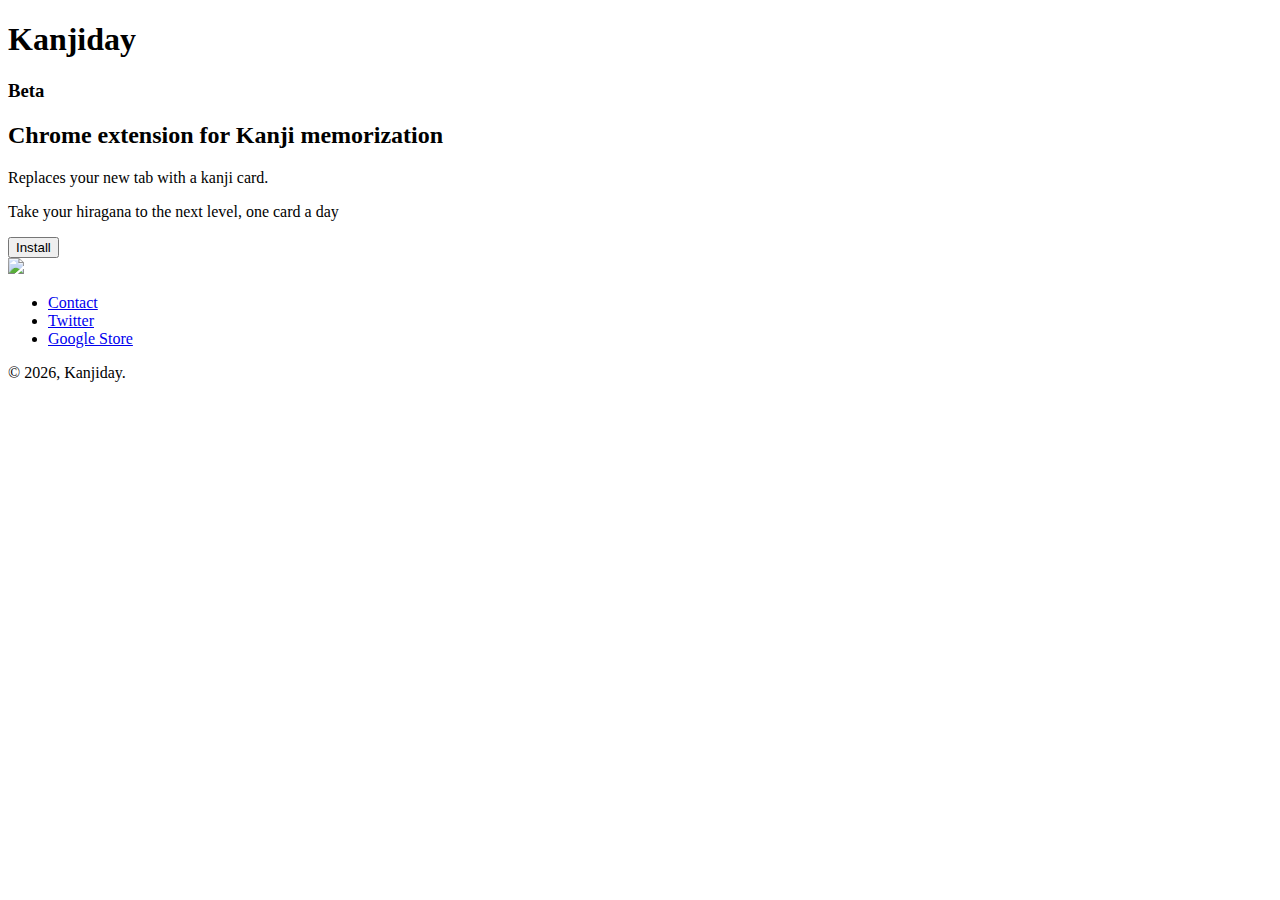
==== index.html @ 5bb4d635 "Added google webmaster verification" ====
<!DOCTYPE html>
<html>
	<head>
		<title>Kanjiday</title>
		<meta charset="UTF-8">
		<meta name="viewport" content="width=device-width, initial-scale=1">
		<meta name="description" content="A Chrome extension for kanji learning">
		<meta name="keywords" content="japanese,chrome,extension,kanji">
		<link rel="stylesheet" type="text/css" href="style.css">
		<link href="https://fonts.googleapis.com/css?family=Baloo+Paaji|Open+Sans:400,700" rel="stylesheet">
		<link rel="chrome-webstore-item" href="https://chrome.google.com/webstore/detail/blipkhpdpopnngbpndfndbmjjbeflbhg">
	</head>
	<body>
		<header>
			<div class="width-view header-container">
				<h1>Kanjiday</h1>
				<h3>Beta</h3>
			</div>
			<div class='clear-both'></div>
		</header>
		<main class="width-view">
			<div class="description">
				<h2>Chrome extension for Kanji memorization</h2>
				<p>Replaces your new tab with a kanji card.</p>
				<p>Take your hiragana to the next level, one card a day</p>
				<button id="install" onclick="chrome.webstore.install()">Install</button>
			</div>
			<div class="screen-image">
				<img src="slice1.png">
			</div>
			<div class='clear-both'></div>
		</main>
		<footer>
			<div class="width-view">
				<ul>
					<li><a href="mailto:contact@kanjiday.com">Contact</a></li>
					<li><a href="https://www.twitter.com/kanjiday_app" target="_blank">Twitter</a></li>
					<li><a href="https://chrome.google.com/webstore/detail/blipkhpdpopnngbpndfndbmjjbeflbhg" target="_blank">Google Store</a></li>
				</ul>
				<p>&copy; <script>new Date().getFullYear()>2010&&document.write(new Date().getFullYear());</script>, Kanjiday.</p>
				<div class='clear-both'></div>
			</div>
		</footer>
		<script>
			if (chrome.app.isInstalled) {
				var button = document.getElementById('install');
			  	button.firstChild.data = 'Installed';
			  	button.style.background = '#B1B1B1';
			}
		</script>
	</body>
</html>
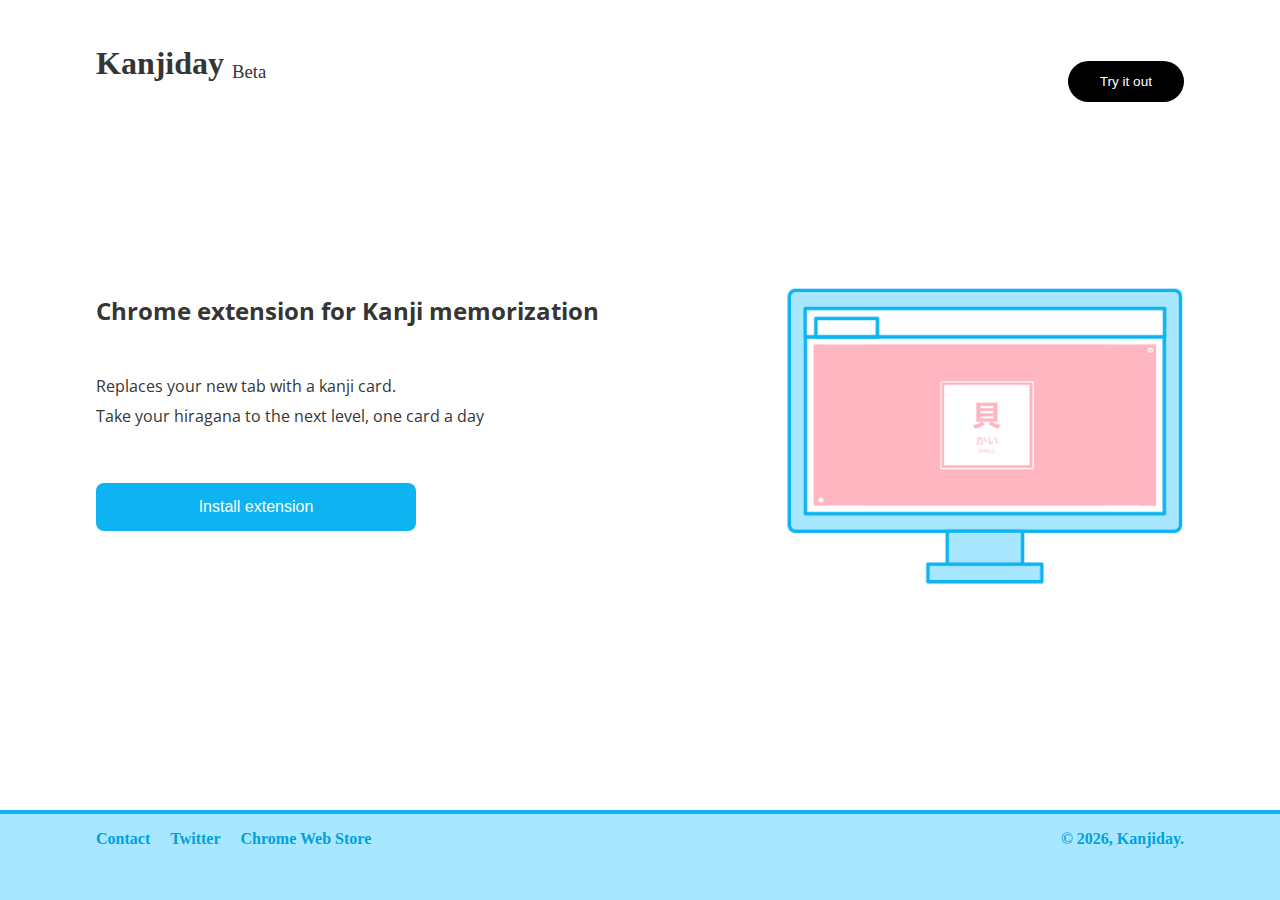
==== commit c0809220: "Added link to app page" ====
--- a/index.html
+++ b/index.html
@@ -8,6 +8,8 @@
 		<meta name="keywords" content="japanese,chrome,extension,kanji">
 		<link rel="stylesheet" type="text/css" href="style.css">
 		<link href="https://fonts.googleapis.com/css?family=Baloo+Paaji|Open+Sans:400,700" rel="stylesheet">
+		<link rel="icon" href="favicon.ico">
+		<link rel="apple-touch-icon-precomposed" sizes="144x144" href="icon-touch.png">
 		<link rel="chrome-webstore-item" href="https://chrome.google.com/webstore/detail/blipkhpdpopnngbpndfndbmjjbeflbhg">
 	</head>
 	<body>
@@ -15,6 +17,8 @@
 			<div class="width-view header-container">
 				<h1>Kanjiday</h1>
 				<h3>Beta</h3>
+				<button href="/kanji">Try it out</button>
+				<div class='clear-both'></div>
 			</div>
 			<div class='clear-both'></div>
 		</header>
@@ -23,7 +27,7 @@
 				<h2>Chrome extension for Kanji memorization</h2>
 				<p>Replaces your new tab with a kanji card.</p>
 				<p>Take your hiragana to the next level, one card a day</p>
-				<button id="install" onclick="chrome.webstore.install()">Install</button>
+				<button id="install" onclick="chrome.webstore.install()">Install extension</button>
 			</div>
 			<div class="screen-image">
 				<img src="slice1.png">
@@ -35,7 +39,7 @@
 				<ul>
 					<li><a href="mailto:contact@kanjiday.com">Contact</a></li>
 					<li><a href="https://www.twitter.com/kanjiday_app" target="_blank">Twitter</a></li>
-					<li><a href="https://chrome.google.com/webstore/detail/blipkhpdpopnngbpndfndbmjjbeflbhg" target="_blank">Google Store</a></li>
+					<li><a href="https://chrome.google.com/webstore/detail/blipkhpdpopnngbpndfndbmjjbeflbhg" target="_blank">Chrome Web Store</a></li>
 				</ul>
 				<p>&copy; <script>new Date().getFullYear()>2010&&document.write(new Date().getFullYear());</script>, Kanjiday.</p>
 				<div class='clear-both'></div>
@@ -49,4 +53,4 @@
 			}
 		</script>
 	</body>
-</html>+</html>
--- a/style.css
+++ b/style.css
@@ -0,0 +1,203 @@
+* {
+	box-sizing: border-box;
+}
+
+html, body {
+	margin: 0;
+	padding: 0;
+	font-family: 'helvetica neue';
+	color: #353535;
+	-webkit-font-smoothing: antialiased;
+	-moz-osx-font-smoothing: grayscale;
+}
+
+h1, h2, h3 {
+	margin: 0;
+}
+
+a {
+	text-decoration: none;
+	color: #00A1DE;
+}
+
+.clear-both {
+	clear: both;
+}
+
+.width-view {
+	width: 85%;
+	margin: 0 auto;
+}
+
+header {
+	padding: 5vh 0;
+	text-align: center;
+  height: 30vh;
+}
+
+.header-container h1, .header-container h3 {
+	float: left;
+	font-family: 'Baloo Paaji', cursive;
+}
+
+.header-container h3 {
+	padding-top: 1rem;
+	padding-left: 0.5rem;
+	font-weight: 300;
+}
+
+.header-container button {
+		float: right;
+    background: black;
+    color: white;
+    border: none;
+    padding: 0.8rem 2rem;
+    border-radius: 23px;
+    font-size: 0.85rem;
+    margin-top: 1rem;
+		cursor: pointer;
+}
+
+.header-container button:hover {
+    background: #0DB4F1;
+}
+
+main {
+	min-height: 60vh;
+}
+
+.description {
+	padding: 1.5rem 0;
+	width: 50%;
+	max-width: 600px;
+	float: left;
+	font-family: 'Open Sans', sans-serif;
+}
+
+.description h2 {
+	margin:0;
+	font-weight: 700;
+	margin-bottom: 3rem;
+}
+
+.description p {
+	padding: 0;
+	margin: 0;
+	margin-bottom: 0.5rem;
+}
+
+.description button {
+	cursor: pointer;
+	color: white;
+	border: none;
+	height: 3rem;
+	width: 20rem;
+	border-radius: 0.5rem;
+	font-size: 1rem;
+	margin-top: 3rem;
+	background: #0DB4F1;
+}
+
+.screen-image {
+	float: right;
+}
+
+img {
+	width: 400px;
+	padding: 1rem 0;
+}
+
+footer {
+	width: 100%;
+	color: #00A1DE;
+	font-weight: 700;
+	font-size: 1rem;
+	background: #A7E7FF;
+	border-top: 4px solid #0DB4F1;
+	min-height: 10vh;
+}
+
+footer p {
+	float: right;
+}
+
+footer ul {
+	float: left;
+	list-style-type: none;
+	padding: 0;
+}
+
+footer ul li {
+	display: inline-block;
+	margin-right: 1rem;
+}
+
+@media (max-width: 900px ) {
+	header {
+		height: 15vh;
+	}
+	.header-container {
+		width: 12rem;
+		margin: 0 auto;
+	}
+
+	main {
+		height: 75vh;
+		padding-bottom: 3rem;
+	}
+
+	.description {
+		width: 100%;
+		text-align: center;
+		max-width: none;
+	}
+
+	.screen-image {
+		width: 100%;
+		text-align: center;
+	}
+
+	.screen-image img {
+		margin: 0 auto;
+		width: 60%;
+		max-width: 450px;
+
+	}
+
+	footer {
+		overflow: hidden;
+	}
+
+	footer ul, footer p {
+		float: none;
+		text-align: center;
+	}
+}
+
+@media (max-width: 500px ) {
+	.width-view {
+		width: 97%;
+	}
+	header {
+		padding: 1.5rem 0;
+		text-align: center;
+		margin-bottom: 0.5rem;
+		height: 0;
+	}
+	.header-container {
+		width: 12rem;
+	}
+
+	main {
+		padding: 0 1.5rem;
+	}
+
+	.description button {
+		width: 100%;
+	}
+
+	.screen-image img {
+		width: 100%;
+		margin-top: 1rem;
+	}
+}
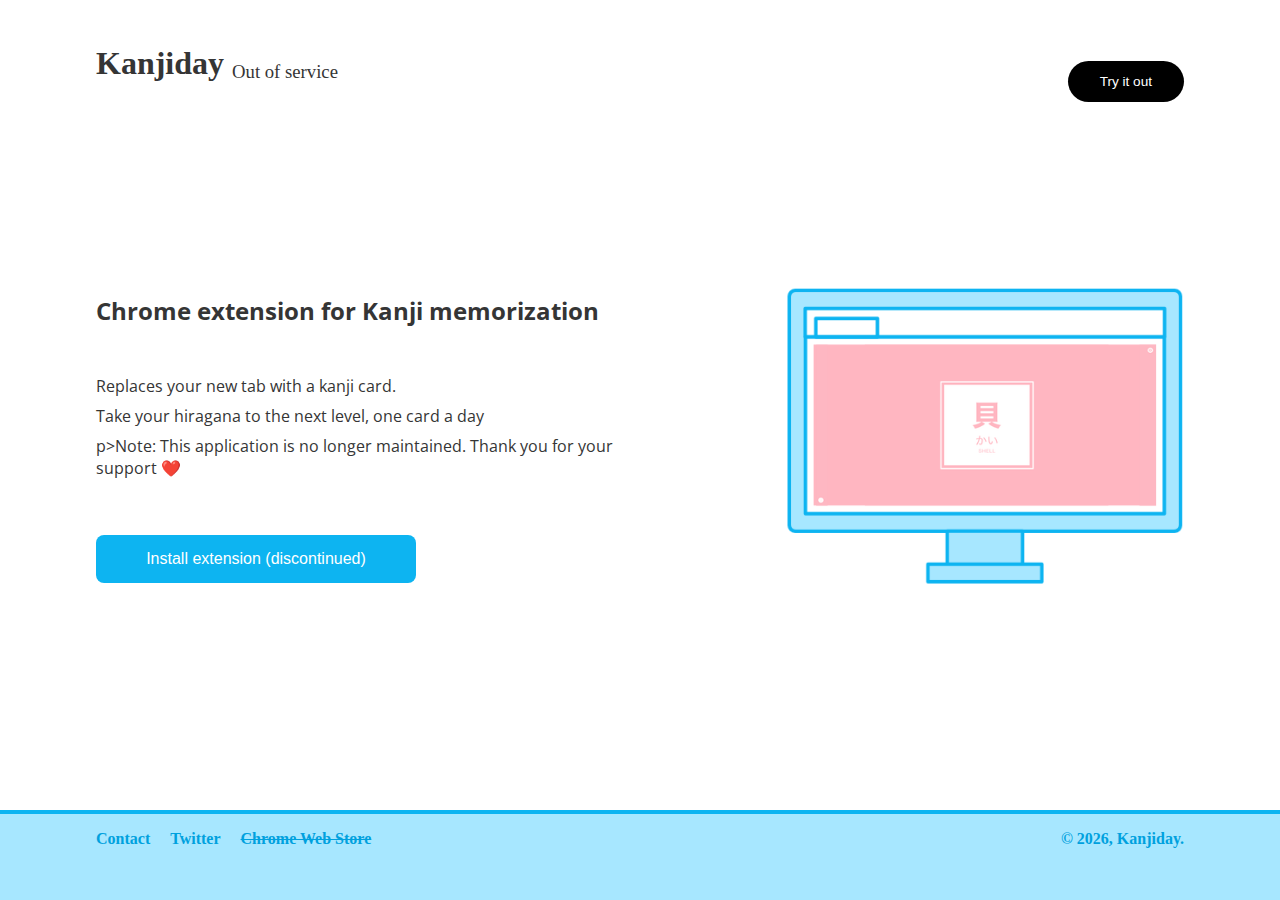
==== commit 4c3dc542: "Add note about discontinuation" ====
--- a/index.html
+++ b/index.html
@@ -16,8 +16,8 @@
 		<header>
 			<div class="width-view header-container">
 				<h1>Kanjiday</h1>
-				<h3>Beta</h3>
-				<button href="/kanji">Try it out</button>
+				<h3>Out of service</h3>
+				<a class="app-link" href="/kanji"><button class='link-button'>Try it out</button></a>
 				<div class='clear-both'></div>
 			</div>
 			<div class='clear-both'></div>
@@ -27,7 +27,8 @@
 				<h2>Chrome extension for Kanji memorization</h2>
 				<p>Replaces your new tab with a kanji card.</p>
 				<p>Take your hiragana to the next level, one card a day</p>
-				<button id="install" onclick="chrome.webstore.install()">Install extension</button>
+				p>Note: This application is no longer maintained. Thank you for your support ❤️</p>
+				<button id="install" onclick="chrome.webstore.install()">Install extension (discontinued)</button>
 			</div>
 			<div class="screen-image">
 				<img src="slice1.png">
@@ -39,7 +40,7 @@
 				<ul>
 					<li><a href="mailto:contact@kanjiday.com">Contact</a></li>
 					<li><a href="https://www.twitter.com/kanjiday_app" target="_blank">Twitter</a></li>
-					<li><a href="https://chrome.google.com/webstore/detail/blipkhpdpopnngbpndfndbmjjbeflbhg" target="_blank">Chrome Web Store</a></li>
+					<li><a href="https://chrome.google.com/webstore/detail/blipkhpdpopnngbpndfndbmjjbeflbhg" target="_blank"><s>Chrome Web Store</s></a></li>
 				</ul>
 				<p>&copy; <script>new Date().getFullYear()>2010&&document.write(new Date().getFullYear());</script>, Kanjiday.</p>
 				<div class='clear-both'></div>
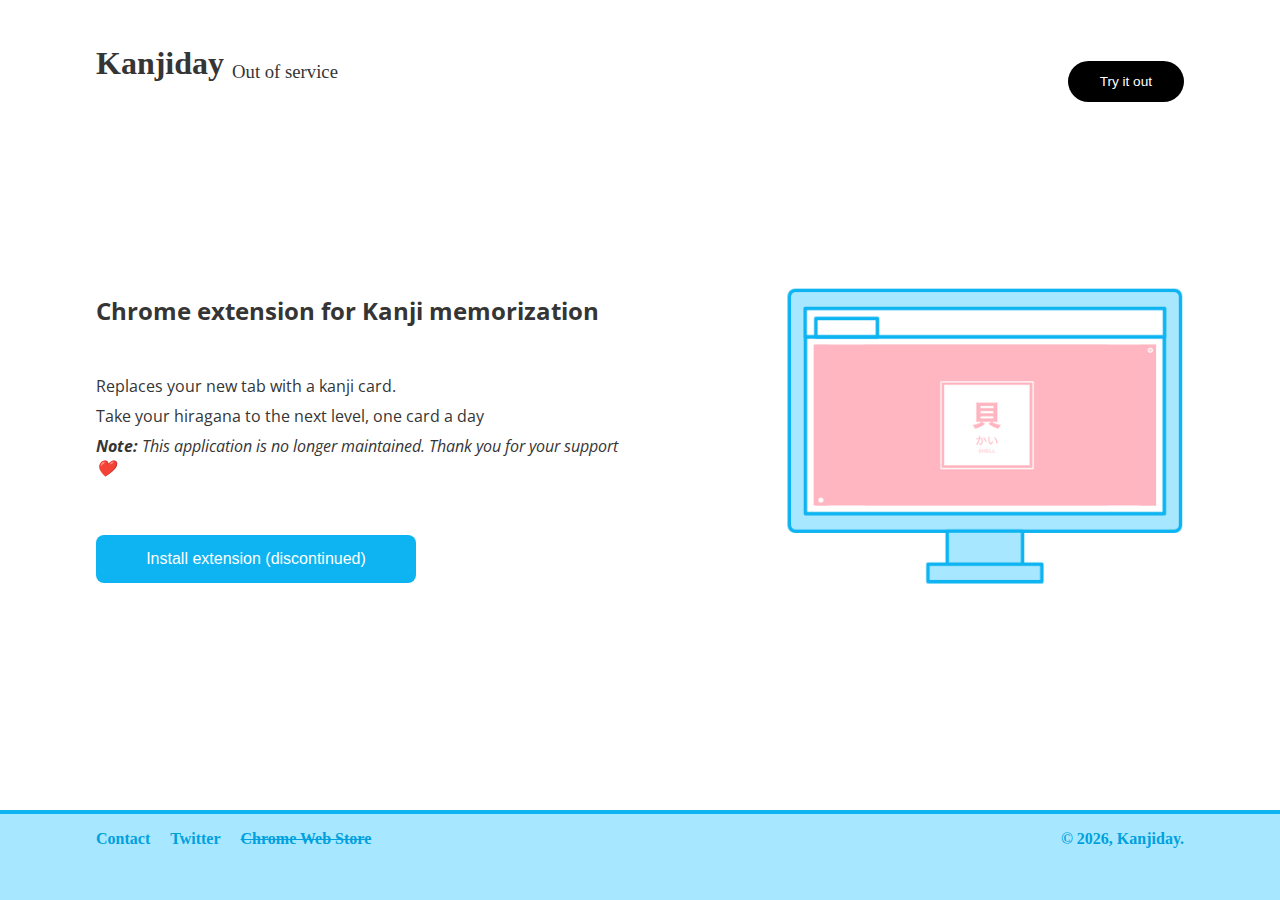
==== commit e81537e9: "Fix missing tag in discontinuation notice" ====
--- a/index.html
+++ b/index.html
@@ -27,7 +27,7 @@
 				<h2>Chrome extension for Kanji memorization</h2>
 				<p>Replaces your new tab with a kanji card.</p>
 				<p>Take your hiragana to the next level, one card a day</p>
-				p>Note: This application is no longer maintained. Thank you for your support ❤️</p>
+				<p><i><b>Note:</b> This application is no longer maintained. Thank you for your support ❤️</i></p>
 				<button id="install" onclick="chrome.webstore.install()">Install extension (discontinued)</button>
 			</div>
 			<div class="screen-image">
